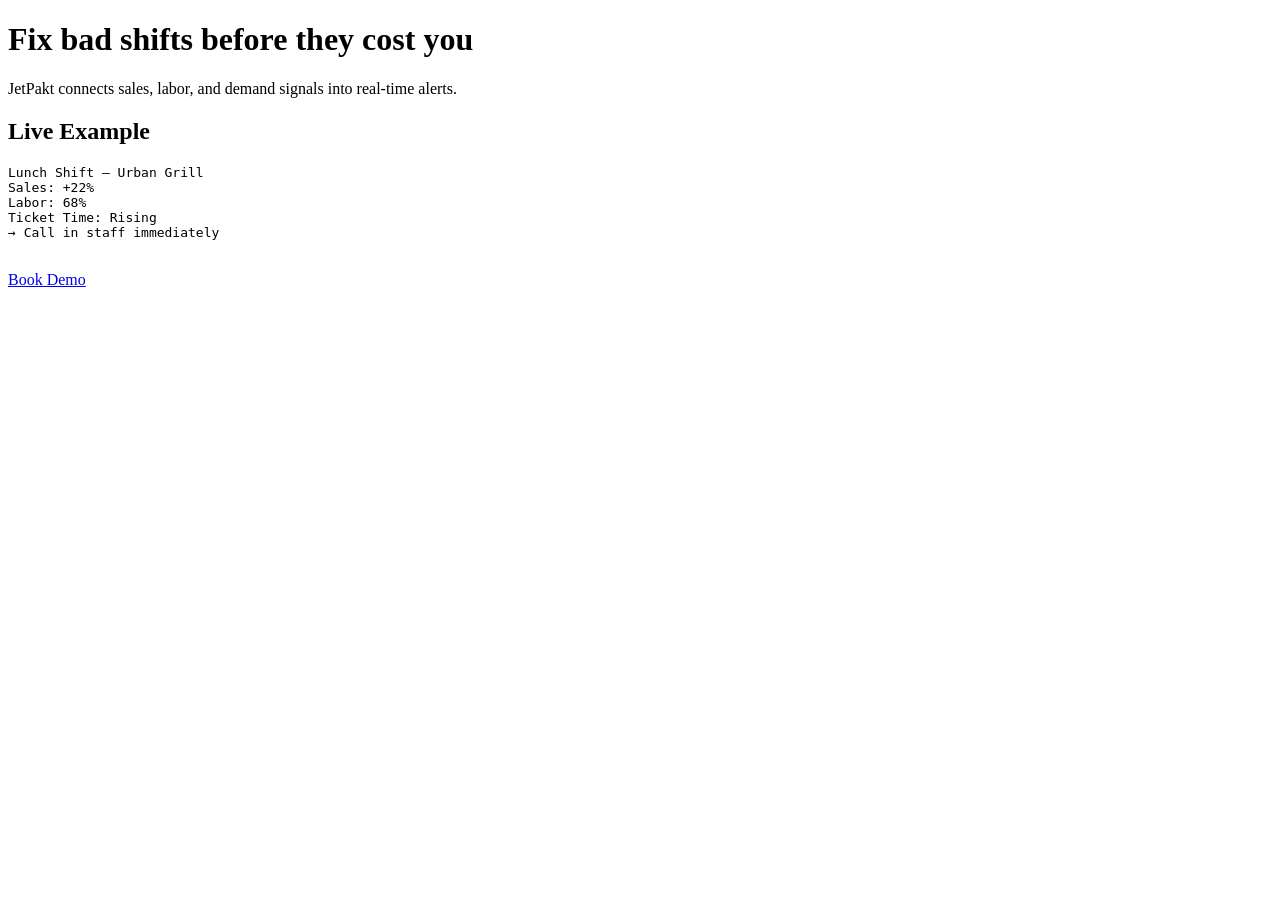
==== index.html @ f986b644 "Merge pull request #1 from doctorfixes/copilot/jetpakt-rebrand" ====
<!DOCTYPE html>
<html lang="en">
<head>
  <meta charset="UTF-8" />
  <meta name="viewport" content="width=device-width, initial-scale=1.0" />
  <title>JetPakt – Real-Time Restaurant Operations Alerts</title>
</head>
<body>
  <h1>Fix bad shifts before they cost you</h1>
  <p>
    JetPakt connects sales, labor, and demand signals into real-time alerts.
  </p>
  <h2>Live Example</h2>
  <pre>
Lunch Shift – Urban Grill
Sales: +22%
Labor: 68%
Ticket Time: Rising
→ Call in staff immediately
  </pre>
  <p>
    <a href="mailto:demo@jetpakt.com">Book Demo</a>
  </p>
</body>
</html>
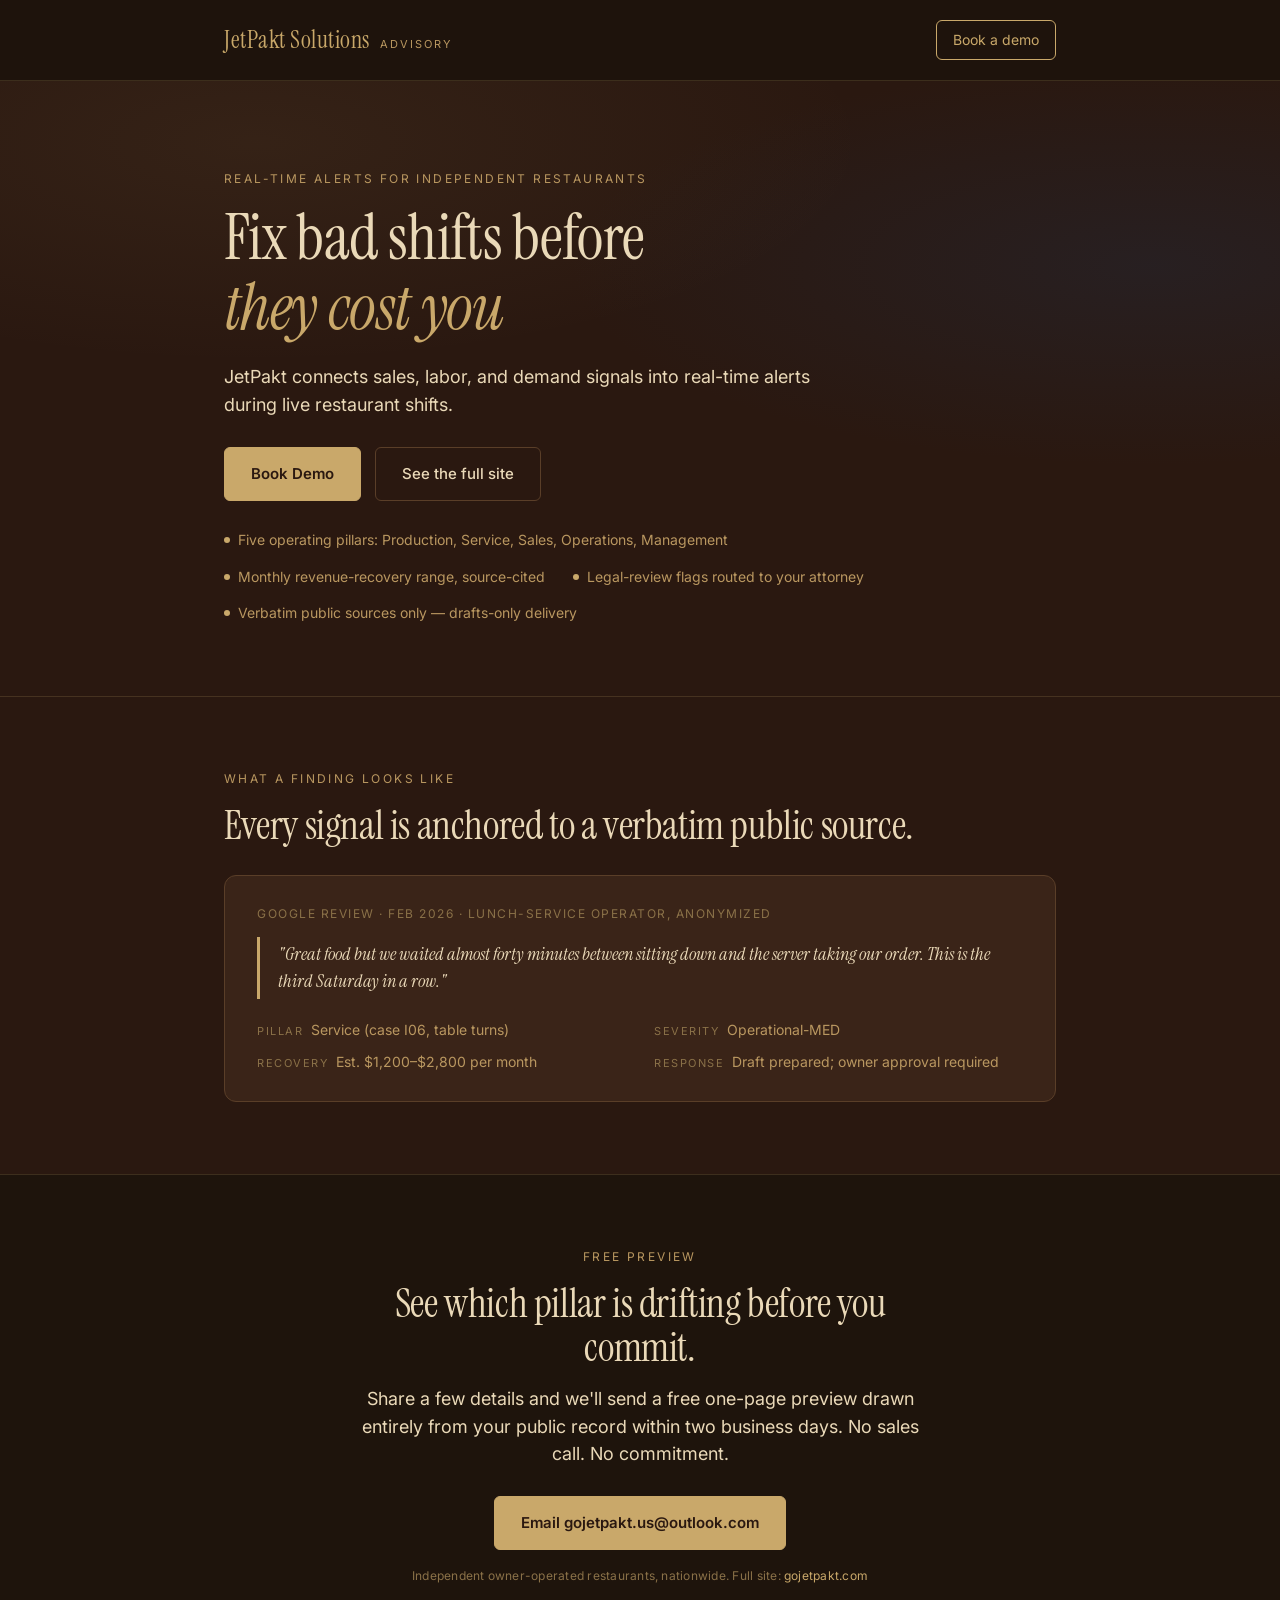
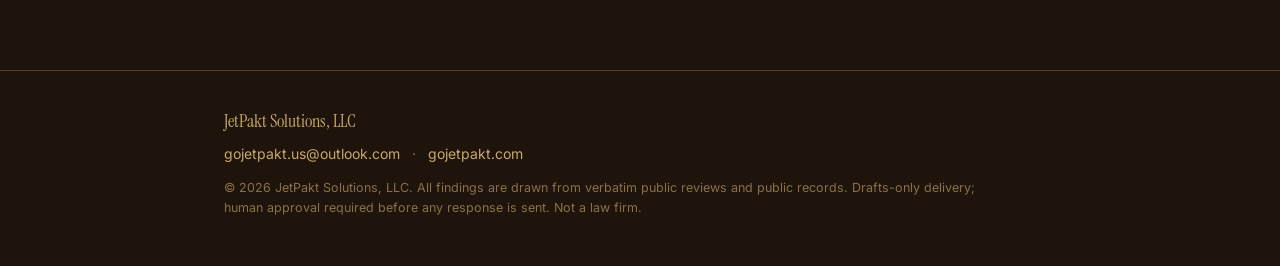
==== commit 134c01b7: "Merge pull request #3 from doctorfixes/copilot/update-index-html-live" ====
--- a/index.html
+++ b/index.html
@@ -3,23 +3,326 @@
 <head>
   <meta charset="UTF-8" />
   <meta name="viewport" content="width=device-width, initial-scale=1.0" />
-  <title>JetPakt – Real-Time Restaurant Operations Alerts</title>
+  <title>JetPakt Solutions — Drift diagnosis for independent restaurants</title>
+  <meta name="description" content="JetPakt reads the public signals your restaurant leaks, names the drifting pillar, and hands you a one-page operator memo with a monthly revenue-recovery range and a 30/60/90 day plan." />
+  <link rel="preconnect" href="https://fonts.googleapis.com" />
+  <link rel="preconnect" href="https://fonts.gstatic.com" crossorigin />
+  <link href="https://fonts.googleapis.com/css2?family=Instrument+Serif:ital@0;1&family=Inter:wght@400;500;600;700&display=swap" rel="stylesheet" />
+  <style>
+    /* ---- Design tokens (mirrors jetpakt-site brand guide 2026-04) ---- */
+    :root {
+      --bg:          #2A1810;
+      --bg-alt:      #1E140C;
+      --surface:     #3A2418;
+      --text:        #EAD9B8;
+      --text-muted:  #B99760;
+      --text-faint:  #8A7148;
+      --gold:        #C9A86A;
+      --gold-hi:     #D4B878;
+      --gold-ink:    #2A1810;
+      --border:      #5A3E28;
+      --border-soft: rgba(201,168,106,0.18);
+      --ff-display:  "Instrument Serif", Georgia, serif;
+      --ff-body:     "Inter", "Helvetica Neue", Arial, sans-serif;
+      --radius:      6px;
+      --radius-lg:   12px;
+    }
+    *, *::before, *::after { box-sizing: border-box; }
+    html { scroll-behavior: smooth; }
+    body {
+      margin: 0;
+      background: var(--bg);
+      color: var(--text);
+      font-family: var(--ff-body);
+      font-size: 16px;
+      line-height: 1.6;
+      -webkit-font-smoothing: antialiased;
+    }
+    a { color: var(--gold); text-decoration: none; transition: color 160ms ease; }
+    a:hover { color: var(--gold-hi); }
+
+    /* ---- Layout ---- */
+    .wrap { max-width: 880px; margin: 0 auto; padding: 0 24px; }
+
+    /* ---- Header ---- */
+    .site-header {
+      padding: 20px 0;
+      border-bottom: 1px solid var(--border-soft);
+      background: rgba(30,20,12,0.92);
+      backdrop-filter: blur(12px);
+      position: sticky;
+      top: 0;
+      z-index: 10;
+    }
+    .header-inner { display: flex; align-items: center; justify-content: space-between; }
+    .brand {
+      font-family: var(--ff-display);
+      font-size: 24px;
+      color: var(--gold);
+      letter-spacing: 0.5px;
+    }
+    .brand-sub {
+      font-family: var(--ff-body);
+      font-size: 11px;
+      color: var(--text-muted);
+      text-transform: uppercase;
+      letter-spacing: 2px;
+      margin-left: 10px;
+    }
+    .nav-cta {
+      border: 1px solid var(--gold);
+      color: var(--gold);
+      padding: 8px 16px;
+      border-radius: var(--radius);
+      font-size: 14px;
+      transition: background 160ms ease, color 160ms ease;
+    }
+    .nav-cta:hover { background: var(--gold); color: var(--gold-ink); }
+
+    /* ---- Hero ---- */
+    .hero {
+      padding: 88px 0 72px;
+      background:
+        radial-gradient(ellipse 80% 60% at 20% 10%, rgba(201,168,106,0.07), transparent 60%),
+        radial-gradient(ellipse 70% 50% at 90% 30%, rgba(30,58,95,0.22), transparent 65%),
+        var(--bg);
+    }
+    .eyebrow {
+      font-size: 12px;
+      text-transform: uppercase;
+      letter-spacing: 2.4px;
+      color: var(--text-muted);
+      margin: 0 0 14px;
+    }
+    .display {
+      font-family: var(--ff-display);
+      font-size: clamp(40px, 6vw, 64px);
+      font-weight: 400;
+      line-height: 1.1;
+      letter-spacing: -0.01em;
+      color: var(--text);
+      margin: 0 0 20px;
+    }
+    .display em { font-style: italic; color: var(--gold); }
+    .lede {
+      font-size: 18px;
+      color: var(--text);
+      line-height: 1.55;
+      max-width: 640px;
+      margin: 0 0 28px;
+    }
+    .cta-row { display: flex; gap: 14px; flex-wrap: wrap; margin-top: 8px; }
+    .btn {
+      display: inline-block;
+      padding: 14px 26px;
+      border-radius: var(--radius);
+      font-family: var(--ff-body);
+      font-size: 15px;
+      font-weight: 500;
+      border: 1px solid transparent;
+      transition: background 160ms ease, color 160ms ease, border-color 160ms ease, transform 160ms ease;
+    }
+    .btn:hover { transform: translateY(-1px); }
+    .btn-primary {
+      background: var(--gold);
+      color: var(--gold-ink);
+      border-color: var(--gold);
+      font-weight: 600;
+    }
+    .btn-primary:hover { background: var(--gold-hi); border-color: var(--gold-hi); color: var(--gold-ink); }
+    .btn-ghost {
+      background: transparent;
+      color: var(--text);
+      border-color: var(--border);
+    }
+    .btn-ghost:hover { border-color: var(--gold); color: var(--gold); }
+    .hero-proofs {
+      list-style: none;
+      padding: 0;
+      margin: 28px 0 0;
+      display: flex;
+      gap: 14px 28px;
+      flex-wrap: wrap;
+      font-size: 14px;
+      color: var(--text-muted);
+    }
+    .hero-proofs li { display: flex; align-items: center; gap: 8px; }
+    .dot {
+      width: 6px; height: 6px; border-radius: 50%;
+      background: var(--gold);
+      display: inline-block;
+      flex-shrink: 0;
+    }
+
+    /* ---- Example ---- */
+    .section {
+      padding: 72px 0;
+      border-top: 1px solid var(--border-soft);
+    }
+    .h2 {
+      font-family: var(--ff-display);
+      font-size: clamp(28px, 4vw, 40px);
+      font-weight: 400;
+      line-height: 1.1;
+      letter-spacing: -0.01em;
+      color: var(--text);
+      margin: 0 0 16px;
+    }
+    .example-card {
+      background: var(--surface);
+      border: 1px solid var(--border);
+      border-radius: var(--radius-lg);
+      padding: 28px 32px;
+      margin-top: 28px;
+    }
+    .example-source {
+      font-size: 12px;
+      text-transform: uppercase;
+      letter-spacing: 1.5px;
+      color: var(--text-faint);
+      margin: 0 0 14px;
+    }
+    .example-card blockquote {
+      font-family: var(--ff-display);
+      font-size: 18px;
+      font-style: italic;
+      color: var(--text);
+      border-left: 3px solid var(--gold);
+      margin: 0 0 20px;
+      padding: 4px 0 4px 18px;
+      line-height: 1.5;
+    }
+    .example-card dl { margin: 0; display: grid; grid-template-columns: repeat(2,1fr); gap: 10px 28px; }
+    .example-card dl div { display: flex; gap: 8px; align-items: baseline; }
+    .example-card dt { font-size: 11px; text-transform: uppercase; letter-spacing: 1.5px; color: var(--text-faint); white-space: nowrap; }
+    .example-card dd { font-size: 14px; color: var(--text-muted); margin: 0; }
+    @media (max-width: 540px) {
+      .example-card dl { grid-template-columns: 1fr; }
+    }
+
+    /* ---- CTA section ---- */
+    .section-cta { background: var(--bg-alt); }
+    .center { text-align: center; }
+    .narrow { max-width: 640px; margin-left: auto; margin-right: auto; }
+    .micro {
+      font-size: 12px;
+      color: var(--text-faint);
+      margin-top: 16px;
+      letter-spacing: 0.02em;
+    }
+
+    /* ---- Footer ---- */
+    .site-footer {
+      padding: 36px 0 48px;
+      background: var(--bg-alt);
+      border-top: 1px solid var(--border);
+    }
+    .footer-brand {
+      font-family: var(--ff-display);
+      font-size: 18px;
+      color: var(--gold);
+      margin: 0 0 8px;
+    }
+    .footer-contact { font-size: 14px; color: var(--text-muted); margin: 0 0 12px; }
+    .footer-contact a { color: var(--gold); }
+    .footer-contact .sep { margin: 0 8px; color: var(--text-faint); }
+    .footer-meta {
+      font-size: 12.5px;
+      color: var(--text-faint);
+      line-height: 1.6;
+      margin: 0;
+      max-width: 760px;
+    }
+
+    /* ---- Accessibility ---- */
+    @media (prefers-reduced-motion: reduce) {
+      *, *::before, *::after { transition-duration: 0ms !important; scroll-behavior: auto !important; }
+    }
+    :focus-visible { outline: 2px solid var(--gold); outline-offset: 3px; border-radius: 3px; }
+  </style>
 </head>
 <body>
-  <h1>Fix bad shifts before they cost you</h1>
-  <p>
-    JetPakt connects sales, labor, and demand signals into real-time alerts.
-  </p>
-  <h2>Live Example</h2>
-  <pre>
-Lunch Shift – Urban Grill
-Sales: +22%
-Labor: 68%
-Ticket Time: Rising
-→ Call in staff immediately
-  </pre>
-  <p>
-    <a href="mailto:demo@jetpakt.com">Book Demo</a>
-  </p>
+
+<header class="site-header">
+  <div class="wrap header-inner">
+    <a class="brand" href="/">
+      JetPakt Solutions<span class="brand-sub">Advisory</span>
+    </a>
+    <a class="nav-cta" href="mailto:gojetpakt.us@outlook.com">Book a demo</a>
+  </div>
+</header>
+
+<main>
+
+<section class="hero">
+  <div class="wrap">
+    <p class="eyebrow">Real-time alerts for independent restaurants</p>
+    <h1 class="display">
+      Fix bad shifts before<br>
+      <em>they cost you</em>
+    </h1>
+    <p class="lede">
+      JetPakt connects sales, labor, and demand signals into real-time alerts during live restaurant shifts.
+    </p>
+    <div class="cta-row">
+      <a class="btn btn-primary" href="mailto:gojetpakt.us@outlook.com">Book Demo</a>
+      <a class="btn btn-ghost" href="https://gojetpakt.com">See the full site</a>
+    </div>
+    <ul class="hero-proofs">
+      <li><span class="dot"></span> Five operating pillars: Production, Service, Sales, Operations, Management</li>
+      <li><span class="dot"></span> Monthly revenue-recovery range, source-cited</li>
+      <li><span class="dot"></span> Legal-review flags routed to your attorney</li>
+      <li><span class="dot"></span> Verbatim public sources only — drafts-only delivery</li>
+    </ul>
+  </div>
+</section>
+
+<section class="section">
+  <div class="wrap">
+    <p class="eyebrow">What a finding looks like</p>
+    <h2 class="h2">Every signal is anchored to a verbatim public source.</h2>
+    <article class="example-card">
+      <p class="example-source">Google review · Feb 2026 · Lunch-service operator, anonymized</p>
+      <blockquote>
+        "Great food but we waited almost forty minutes between sitting down and the server taking our order. This is the third Saturday in a row."
+      </blockquote>
+      <dl>
+        <div><dt>Pillar</dt><dd>Service (case I06, table turns)</dd></div>
+        <div><dt>Severity</dt><dd>Operational-MED</dd></div>
+        <div><dt>Recovery</dt><dd>Est. $1,200–$2,800 per month</dd></div>
+        <div><dt>Response</dt><dd>Draft prepared; owner approval required</dd></div>
+      </dl>
+    </article>
+  </div>
+</section>
+
+<section class="section section-cta">
+  <div class="wrap narrow center">
+    <p class="eyebrow">Free preview</p>
+    <h2 class="h2">See which pillar is drifting before you commit.</h2>
+    <p class="lede narrow">
+      Share a few details and we'll send a free one-page preview drawn entirely from your public record within two business days. No sales call. No commitment.
+    </p>
+    <div class="cta-row" style="justify-content:center;">
+      <a class="btn btn-primary" href="mailto:gojetpakt.us@outlook.com">Email gojetpakt.us@outlook.com</a>
+    </div>
+    <p class="micro">Independent owner-operated restaurants, nationwide. Full site: <a href="https://gojetpakt.com">gojetpakt.com</a></p>
+  </div>
+</section>
+
+</main>
+
+<footer class="site-footer">
+  <div class="wrap">
+    <p class="footer-brand">JetPakt Solutions, LLC</p>
+    <p class="footer-contact">
+      <a href="mailto:gojetpakt.us@outlook.com">gojetpakt.us@outlook.com</a>
+      <span class="sep">&middot;</span>
+      <a href="https://gojetpakt.com" rel="noopener">gojetpakt.com</a>
+    </p>
+    <p class="footer-meta">&copy; 2026 JetPakt Solutions, LLC. All findings are drawn from verbatim public reviews and public records. Drafts-only delivery; human approval required before any response is sent. Not a law firm.</p>
+  </div>
+</footer>
+
 </body>
 </html>
